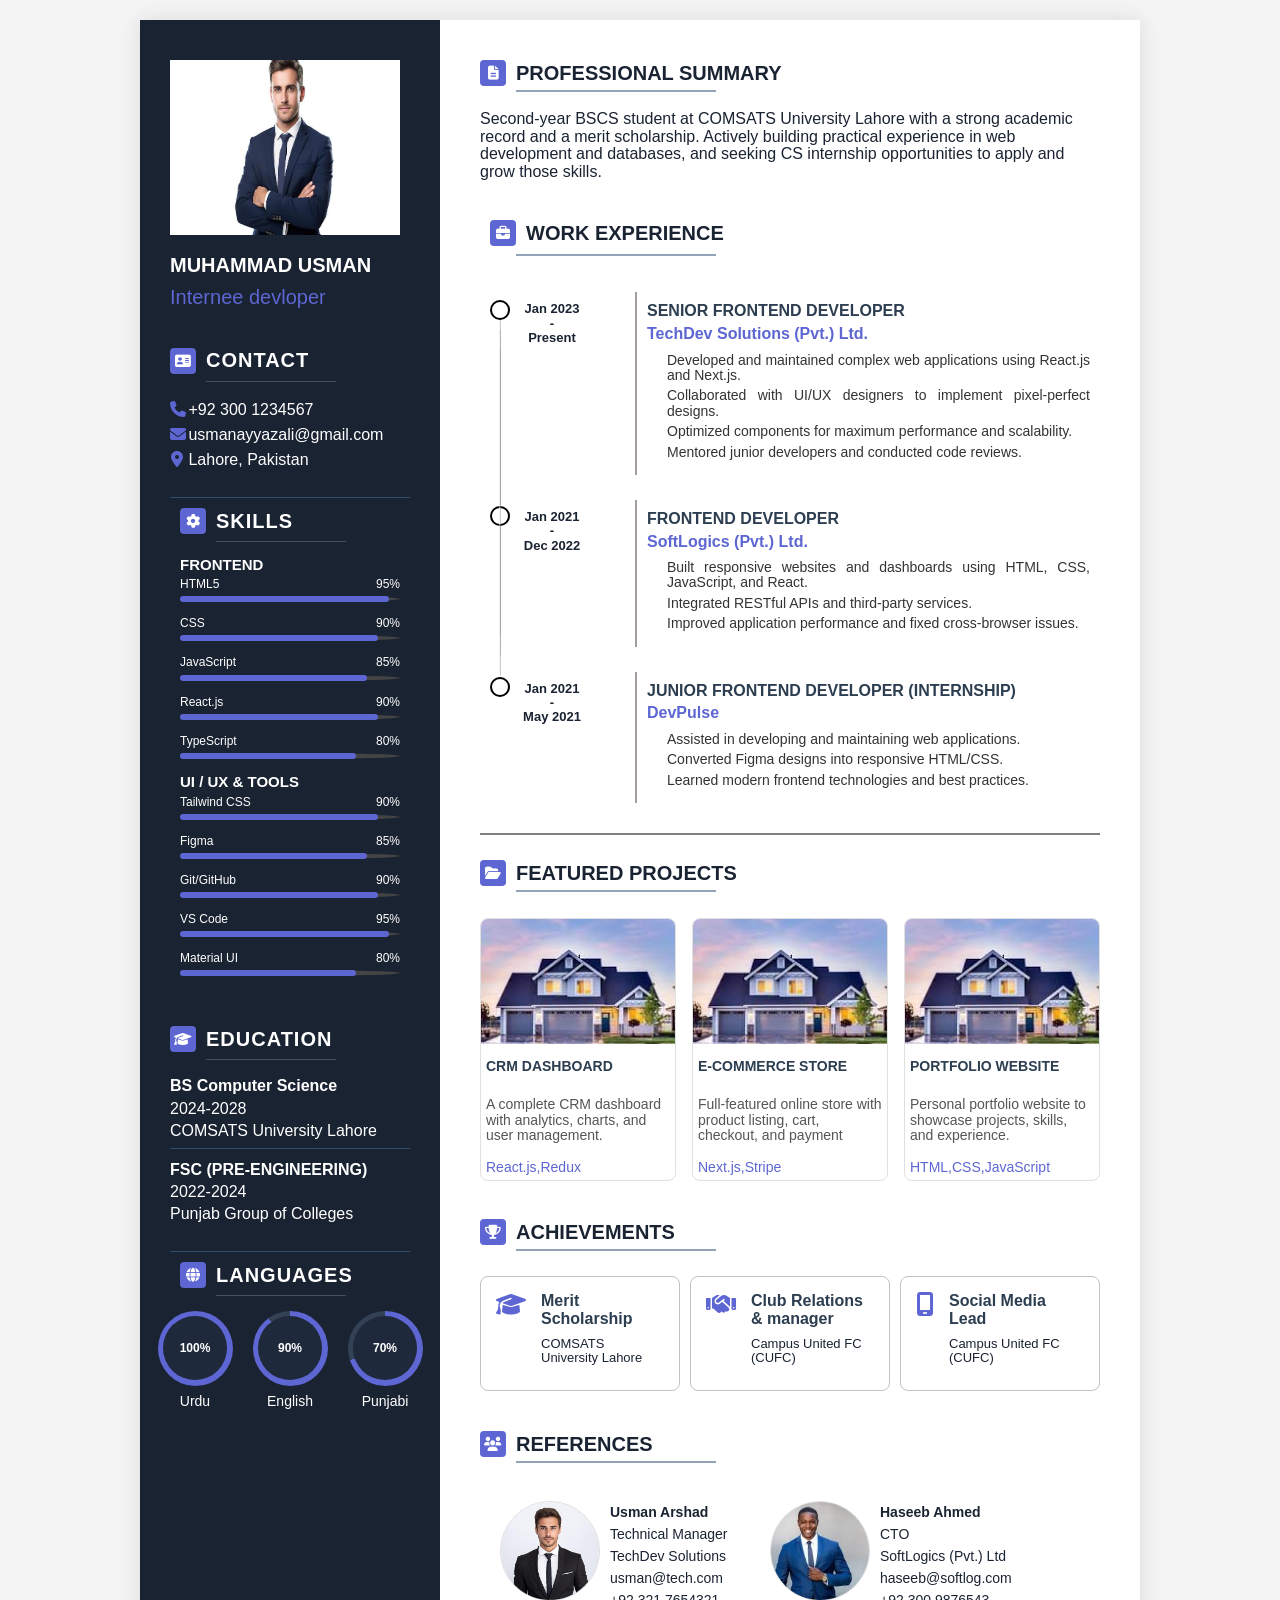
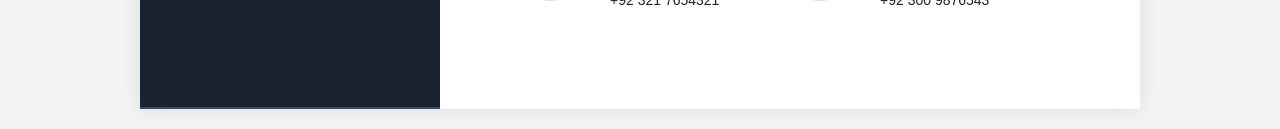
==== day 3/cv.html @ 85c76b42 "Cv temepletate" ====
<!DOCTYPE html>
<html lang="en">
<head>
    <meta charset="UTF-8">
    <meta name="viewport" content="width=device-width, initial-scale=1.0">
    <title>My Resume</title>
    <link rel="stylesheet" href="https://cdnjs.cloudflare.com/ajax/libs/font-awesome/6.5.1/css/all.min.css">
    <link rel="stylesheet" href="styles.css">
</head>
<body>

    <div class="resume-box">
        <aside class="left-sidebar">
            <div class="profile-header">
                <img src="photo.jpeg" alt="Muhammad Usman" width="230" height="175">
                <h1>Muhammad Usman</h1>
                <p>Internee devloper</p>
            </div>

            <section class="contact">
                <h2 class="icon-heading"><span class="icon-box"><i class="fa-solid fa-address-card"></i></span><span>Contact</span></h2>
                <p><i class="fa-solid fa-phone contact-icon"></i> +92 300 1234567</p>
                <p><i class="fa-solid fa-envelope contact-icon"></i> usmanayyazali@gmail.com</p>
                <p><i class="fa-solid fa-location-dot contact-icon"></i> Lahore, Pakistan</p>
                
            </section>

            <section class="skills">
                <h2 class="icon-heading"><span class="icon-box"><i class="fa-solid fa-gear"></i></span><span>SKILLS</span></h2>
                <h3> FRONTEND</h3>
                
                <div class="skill-item">
                    <div class="skill-info">
                        <span>HTML5</span>
                        <span>95%</span>
                    </div>
                    <div class="progress-bg">
                        <div class="progress-fill" style="width: 95%;">
                        </div>
                    </div>
                </div>
            
                <div class="skill-item">
                    <div class="skill-info">
                        <span>CSS</span>
                        <span>90%</span>
                    </div>
                    <div class="progress-bg"><div class="progress-fill" style="width: 90%;"></div></div>
                </div>
            
                <div class="skill-item">
                    <div class="skill-info">
                        <span>JavaScript</span>
                        <span>85%</span>
                    </div>
                    <div class="progress-bg">
                        <div class="progress-fill" style="width: 85%;">

                        </div>
                    </div>
                </div>
            
                <div class="skill-item">
                    <div class="skill-info">
                        <span>React.js</span>
                        <span>90%</span></div>
                    <div class="progress-bg"><div class="progress-fill" style="width: 90%;">

                    </div></div>
                </div>
                <div class="skill-item">
                    <div class="skill-info"><span>TypeScript</span><span>80%</span></div>
                    <div class="progress-bg"><div class="progress-fill" style="width: 80%;"></div></div>
                </div>
                <h3> UI / UX & TOOLS</h3> <div class="skill-item">
                    <div class="skill-info"><span>Tailwind CSS</span><span>90%</span></div>
                    <div class="progress-bg"><div class="progress-fill" style="width: 90%;"></div></div>
                    </div>

                <div class="skill-item">
                    <div class="skill-info"><span>Figma</span><span>85%</span></div>
                    <div class="progress-bg"><div class="progress-fill" style="width: 85%;"></div></div>
                </div>
                <div class="skill-item">
                    <div class="skill-info"><span>Git/GitHub</span><span>90%</span></div>
                    <div class="progress-bg"><div class="progress-fill" style="width: 90%;"></div></div>
                </div>
                <div class="skill-item">
                    <div class="skill-info"><span>VS Code</span><span>95%</span></div>
                    <div class="progress-bg"><div class="progress-fill" style="width: 95%;"></div></div>
                </div>
                <div class="skill-item">
                    <div class="skill-info"><span>Material UI</span><span>80%</span></div>
                    <div class="progress-bg"><div class="progress-fill" style="width: 80%;"></div></div>
                </div>
            </section>

            <section class="education">
                <h2 class="icon-heading"><span class="icon-box"><i class="fa-solid fa-graduation-cap"></i></span><span>Education</span></h2>
                <div class="edu1">
                <p><strong>BS Computer Science</strong><br>
                2024-2028<br>
                COMSATS University Lahore</p>
                </div>
                <div class="edu2">
                <p><strong>FSC (PRE-ENGINEERING)</strong><br>
                2022-2024<br>
                Punjab Group of Colleges</p>
                </div>
            </section>
            <section class="languages"> 
                <h2 class="icon-heading"><span class="icon-box"><i class="fa-solid fa-globe"></i></span><span>Languages</span></h2>
                <div class="lang-container">
                    <div class="lang-item">
                        <div class="circle" style="--percent: 100%; --color: rgb(93, 102, 210);">
                            <span>100%</span>
                        </div>
                        <p>Urdu</p>
                    </div>

                    <div class="lang-item">
                        <div class="circle" style="--percent: 90%; --color: rgb(93, 102, 210);">
                            <span>90%</span>
                        </div>
                        <p>English</p>
                    </div>

                    <div class="lang-item">
                        <div class="circle" style="--percent: 70%; --color: rgb(93, 102, 210);">
                            <span>70%</span>
                        </div>
                        <p>Punjabi</p>
                    </div>
            </div>
            </section>
        </aside>

        <main class="right-content">
    
            <section class="summary">
                <h1 class="icon-heading"><span class="icon-box"><i class="fa-solid fa-file-lines"></i></span><span>Professional Summary</span></h1>
                <p>Second-year BSCS student at COMSATS University Lahore with a strong academic record and a merit scholarship. Actively building practical experience in web development and databases, and seeking CS internship opportunities to apply and grow those skills.</p>
            </section>
            <section class="work-experience">  
                <h1 class="icon-heading"><span class="icon-box"><i class="fa-solid fa-briefcase"></i></span><span>Work Experience</span></h1>
                <hr>
                <div class="tim-circle" style="--percent: 0; --color: white ;">
                </div>
                <hr>
                <div class="tim-circle2" style="--percent: 0; --color: white ;">
                </div>  
                <hr>
                <div class="tim-circle3" style="--percent: 0; --color: white ;">
                </div>  

                <div class="job">
                    <h3>SENIOR FRONTEND DEVELOPER</h3>
                    <div class="job-date">
                        <span>Jan 2023</span>
                        <br>-<br>
                        <span>Present</span>
                    </div>
                    <p><strong>TechDev Solutions (Pvt.) Ltd.</strong></p>
                    <ul>
                        <li>Developed and maintained complex web applications using React.js and Next.js.</li>
                        <li>Collaborated with UI/UX designers to implement pixel-perfect designs.</li>
                        <li>Optimized components for maximum performance and scalability.</li>
                        <li>Mentored junior developers and conducted code reviews.</li>
                    </ul>
                </div>

                <div class="job">
                    <h3>FRONTEND DEVELOPER</h3>
                    <div class="job-date">
                        <span>Jan 2021</span>
                        <br>-<br>
                        <span>Dec 2022</span>
                    </div>
                    
                    <p><strong>SoftLogics (Pvt.) Ltd.</strong></p>
                    <ul>
                        <li>Built responsive websites and dashboards using HTML, CSS, JavaScript, and React.</li>
                        <li>Integrated RESTful APIs and third-party services.</li>
                        <li>Improved application performance and fixed cross-browser issues.</li>
                    </ul>
                </div>

                <div class="job">
                    
                    <h3>JUNIOR FRONTEND DEVELOPER (INTERNSHIP)</h3>
                    <div class="job-date">
                        <span>Jan 2021</span>
                        <br>-<br>
                        <span>May 2021</span>
                    </div>
                    <p><strong>DevPulse</strong></p>
                    <ul>
                        <li>Assisted in developing and maintaining web applications.</li>
                        <li>Converted Figma designs into responsive HTML/CSS.</li>
                        <li>Learned modern frontend technologies and best practices.</li>
                    </ul>
                </div>
            </section>

            <section class="featured-projects">
                <h1 class="icon-heading"><span class="icon-box"><i class="fa-solid fa-folder-open"></i></span><span>Featured Projects</span></h1>
                <div class="projects-container">
                    <div class="project">

                        <img src="12.jpg" alt="CRM Dashboard" width="175" height="115">
                        <h3>CRM DASHBOARD</h3>
                        <p>A complete CRM dashboard with analytics, charts, and user management.</p>
                        <br>
                        <div class="projP">
                        <p >React.js,Redux</p>
                        </div>
                    </div>
                    <div class="project">
                        <img src="12.jpg" alt="E-Commerce Store" width="175" height="115" >
                        <h3>E-COMMERCE STORE</h3>
                        <p>Full-featured online store with product listing, cart, checkout, and payment</p>
                        <br>
                        <div class="projP">
                        <p >Next.js,Stripe</p>
                        </div>
                    </div>
                    <div class="project">
                        <img src="12.jpg" alt="Portfolio website" width="175" height="115">
                        <h3>PORTFOLIO WEBSITE</h3>
                        <p>Personal portfolio website to showcase projects, skills, and experience.</p>
                        <br>
                        <div class="projP">
                        <p >HTML,CSS,JavaScript</p>
                        </div>
                    </div>
                </div>
            </section>

            <section class="AAChivements">
                <h1 class="icon-heading"><span class="icon-box"><i class="fa-solid fa-trophy"></i></span><span>Achievements</span></h1>
                <div class="AAchivements">
                    <div class="Achivements">
                        <div class="ach-content">
                            <span class="trophy"><i class="fa-solid fa-graduation-cap"></i></span>
                            <div class="ach-text">
                                <h3>Merit Scholarship</h3>
                                <p>COMSATS University Lahore</p>
                            </div>
                        </div>
                    </div>
                    <div class="Achivements">
                        <div class="ach-content">
                            <span class="trophy"><i class="fa-solid fa-handshake"></i></span>
                            <div class="ach-text">
                                <h3>Club Relations & manager </h3>
                                <p>Campus United FC (CUFC)</p>
                            </div>
                        </div>
                    </div>
                    <div class="Achivements">
                        <div class="ach-content">
                            <span class="trophy"><i class="fa-solid fa-mobile-screen"></i></span>
                            <div class="ach-text">
                                <h3>Social Media Lead</h3>
                                <p>Campus United FC (CUFC)</p>
                            </div>
                        </div>
                    </div>
                    
                    
            </section>
            <section class="references">
                <h1 class="icon-heading"><span class="icon-box"><i class="fa-solid fa-users"></i></span><span>References</span></h1>
                <div class="references-container">
                    <div class="reference">
                        <img src="p2.jpg" alt="reference" width="175" height="115">
                        <p><strong>Usman Arshad</strong>  Technical Manager<br> TechDev Solutions<br>usman@tech.com<br>+92 321 7654321</p>
                    </div>
                    <div class="reference">
                        <img src="p3.jpg" alt="reference" width="175" height="115">
                         <p><strong>Haseeb Ahmed</strong>  CTO<br> SoftLogics (Pvt.) Ltd<br>haseeb@softlog.com<br>+92 300 9876543</p>
                        </div>
                   
                </div>
            </section>

        </main>
    
    </div>

</body>
</html>
---- day 3/styles.css ----
* {
    margin: 0;
    padding: 0;
    box-sizing: border-box;
}

body {
    font-family: Arial, sans-serif;
}

.resume-box {
    display: flex;         
    max-width: 1000px;
    margin: 20px auto;     
    background-color: #ffffff;
    box-shadow: 0 0 20px rgba(0,0,0,0.1);
}
.left-sidebar {
    width: 300px; 
    background-color: #1a2332; 
    color: white;
    padding: 40px 30px;
    min-height: 100vh; 
}
.left-sidebar p,
.left-sidebar h2,
.left-sidebar ul {
    margin: 0;
    padding: 0;
}
.left-sidebar section {
    margin-bottom: 25px;
}
.left-sidebar h2{
    margin-bottom: 15px;
    padding-bottom:8px;
    letter-spacing:1px;
    font-size:20px;
}
h2 {
    font-size: 16px;
    text-transform: uppercase;
    margin-bottom: 10px;
    padding-bottom: 5px;
    letter-spacing: 1px;
}

.left-sidebar ul {
    list-style: none; 
    margin-top: 10px;
}

.left-sidebar li {
    margin-bottom: 8px;
}

section {
    margin-bottom: 30px;
}
.left-sidebar h1{
    border-bottom: #1a2332;

}

.profile-header {
    text-align: left;
    margin-bottom: 40px;
}

.profile-header h1 {
    color:white;
    font-size: px;
    margin-top: 15px;
    margin-bottom: 5px;
}

.profile-header p {
    font-size: 14px;
    color:rgb(93, 102, 210); 
}
.contact, .education{
    line-height:25px;
}
.left-sidebar .education p{
    margin-bottom: 5px;
    line-height: 1.4;
}
.skills {
     color: white; 
     padding: 10px; 
     border-top:2px solid #ffffff;
    }
.skill-item { 
    margin-bottom: 15px; 
}

.skill-info {
    display: flex;
    justify-content: space-between;
    font-style: normal;
    font-size: 12px;
    margin-bottom: 5px;
}
.languages{
    color: white; 
    padding: 10px; 
    border-top:2px solid #ffffff;
}

.progress-bg {
    background-color: #444; 
    height: 6px;
    border-radius: 50%;
    width: 100%;
}

.progress-fill {
    background-color:rgb(93, 102, 210); 
    height: 100%;
    border-radius: 3px;
    
}
.right-content {
    flex: 1; 
    padding: 40px;
    background-color: #ffffff;
}

h1 {
    font-size: 20px;
    color: #1a2332;
   
    padding-bottom: 5px;
    margin-bottom: 15px;
    text-transform: uppercase;
}

h3 {
    font-size: 16px;
    color: #2c3e50;
    margin-bottom: 5px;
}

.right-content h1, h2{
    margin-bottom:18px;
}

section {
    margin-bottom: 30px;
}
.work-experience{
    padding:-5px;
}
.job, .project {
    margin-bottom: 25px;
    margin-left:20%;
   
}

ul {
    margin-top: 10px;
    padding-left: 20px;
}

li {
    margin-bottom: 5px;
    font-size: 14px;
}

.achievements p, .references p {
    margin-bottom: 8px;
    font-size: 14px;
}
p{
    color: rgb(93, 102, 210);
}

.featured-projects{
    border-top: 2px solid grey;
    margin-top: 30px;
    padding-top: 25px;

}
.work-experience {
    margin-bottom:15px;
}

.projects-container{
    display: flex;
    gap:20 px;
}

/* ===== Project cards: image now flush with card edges ===== */
.project{
    margin:8px;
    padding:0;
    border:2px solid rgb(200, 191, 191);
    width:33%;
    border-radius:6px;
    overflow:hidden;
}
.project img{
    width:100%;
    height:140px;
    object-fit:cover;
    display:block;
    margin:0;
}
.project h3{
    padding:10px 12px 0 12px;
}
.project p{
    padding:0 12px;
}
.project .projP{
    padding:0 12px 12px 12px;
}
.project .projP p{
    padding:0;
}
.project br{
    display:none;
}

.achievements-container{
    display: flex;
    gap:20 px;
}

.achievement{
    margin: 8px;
    padding:5px;
    border:2px solid rgb(200, 191, 191);
    width:33%;
    border-radius:6px;
}

.references-container{
    display: flex;
    gap:40 px;
    
}

.reference{
    display: flex;
    flex-direction: row;
    align-items: left;
    text-align: left;
    max-width: 250px;
    margin:10px;
    padding:10px;
    gap:10px;
    line-height: 22px;
    
}

.reference img{
    width:100px;
    height:100px;
    border-radius: 50%;
    object-fit: cover;
    margin-bottom:15px;
    border:1px solid#ddd;
}
.lang-container {
    display: flex;
    gap: 20px;
    justify-content: center;
}

.lang-item { text-align: center; }

.circle {
    width: 75px;
    height: 75px;
    border-radius: 50%;
    display: flex;
    align-items: center;
    justify-content: center;
    position: relative;
    background: conic-gradient(var(--color) var(--percent), #334155 0);
}

.circle::before {
    content: "";
    position: absolute;
    width: 85%; 
    height: 85%;
    background: #1e293b; 
    border-radius: 50%;
}

.circle span {
    position: relative;
    font-size: 12px;
    font-weight: bold;
    color: white;
}

.lang-item p {
    margin-top: 8px;
    color: white;
    font-size: 14px;
}

.tim-circle {
    width: 20px;
    height: 20px;
    border-radius: 50%;
    border:2px solid black;
    display: flex;
    align-items: center;
    justify-content: center;
    position: relative;
    background: conic-gradient(var(--color) var(--percent), #ffffff 0);
    transform: translate(10px,68px);
}
.tim-circle2 {
    width: 20px;
    height: 20px;
    border-radius: 50%;
    border:2px solid black;
    display: flex;
    align-items: center;
    justify-content: center;
    position: relative;
    background: conic-gradient(var(--color) var(--percent), #ffffff 0);
    transform: translate(10px,254px);
}
.tim-circle3 {
    width: 20px;
    height: 20px;
    border-radius: 50%;
    border:2px solid black;
    display: flex;
    align-items: center;
    justify-content: center;
    position: relative;
    background: conic-gradient(var(--color) var(--percent), #ffffff 0);
    transform: translate(10px,405px);
}
.job-date {
    position: absolute;
    left: -140px;
    top: 10px;
    font-size: 13px;
    font-weight: bold;
    color: #1a2332;
    text-align: right;
    width: 110px;
}

.job{
    margin-left: 25%;
    border-left: 2px solid rgb(164, 157, 157);
    padding: 10px;
    text-align: justify;
    position: relative;
    margin-top: 0px;
}

.work-experience hr {
    transform: translate(-335px ,210px) rotate(90deg) scale(.5,.5);
    width: 650px;
    color: black;
    height: 0px;
    margin: 30px;
    position: absolute;  
    
}

.left-sidebar p{
    color:white;
}
.right-content p {
    color: #1a2332;
}
.job strong{
    color:rgb(93, 102, 210);
}

u{
    text-decoration-color: grey;
    text-underline-offset: 9px;
}

.profile-header p{
    color:rgb(93, 102, 210);
}
.edu1{
    border-bottom:2px solid #334e68;
    margin-bottom: 10px;
}
.left-sidebar{
    border-bottom:2px solid #334e68 ;
}
.work-experience h1{
    padding: 10px;
}
.work-experience h1 {
    margin-bottom: -24px; 
}
.skills, .languages {
    border-top: 1px solid #334e68; 
}

.edu1 {
    border-bottom: 1px solid #334e68; }

body{
    font-family: 'Poppins',sans-serif;
    line-height: 1.1;
    color:#333;
    background-color: #f4f4f4;
}
.projP p{
    color:rgb(93, 102, 210);
}
.job-date{
    text-align: center;
}
.AAChivements h1 {
    margin-bottom: 25px;
}
.Achivements:hover {
    box-shadow: 0 6px 12px rgba(0, 0, 0, 0.1);
}
.AAchivements {
    display: flex;
    gap: 10px;
    flex-wrap: wrap;
}

.Achivements {
    flex: 1;
    width: 190px;
    height: 115px;
    padding: 10px;
    border: 1px solid #e0e0e0;
    border-radius: 8px;
    background-color: #ffffff;
    
}
.ach-content {
    display: flex-start;
    align-items: center; 
    gap: 10px;           
}

.trophy {
    position: static;
    font-size: 24px;
    flex-shrink: 0;     
}

.Achivements {
    padding: 15px;
    border: 1px solid rgb(200, 191, 191);
    border-radius: 8px;
    background-color: #ffffff;
    margin-bottom: 10px;
}


.ach-text h3 {
    margin: 0;
    font-size: 16px;
}

.ach-text p {
    margin: 0;
    font-size: 13px;
}
.right-content h1{
    color: #1a2332;
}
.left-sidebar h3{
   
    font-size:15px;
    color:white;
}
/* Update this to ensure the flexbox works as intended */
.ach-content {
    display: flex;         /* Enables flexbox */
    align-items: flex-start; /* Aligns items to the top */
    gap: 15px;             /* Adds space between icon and text */
}

/* Ensure the trophy icon doesn't shrink */
.trophy {
    font-size: 24px;
    flex-shrink: 0; 
}
/* Optional: Ensure the text block fills the remaining space */
.ach-text {
    flex: 1;
}
.AAChivements h1 {
    margin-bottom: 25px;
}
.ach-text h3 {
    margin: 0 0 10px 0;   
    font-size: 16px;
}
.profile-header p{
   
    font-size:20px;
   
}
.project .projP{
    padding:0 12px 12px 12px;
    margin-top:10px;
}
ul {
    margin-top: 10px;
    padding-left: 20px;
    list-style: none;
}
.projects-container{
    display: flex;
    gap:16px;
}
.project{
    flex:1;
    margin:8px 0;
    padding:0;
    border:2px solid rgb(200, 191, 191);
    border-radius:6px;
    overflow:hidden;
    text-align:start;
}
.project h3{
    padding:10px 12px 0 12px;
    min-height:2.6em;
    line-height:1.3;
}
.project{
    flex:1;
    margin:8px 0;
    padding:0px;
    border:1px solid #e0e0e0;
    border-radius:8px;
    background-color:#ffffff;
}
.project img{
    width:100%;
    height:125px;
    object-fit:cover;
    display:block;
    margin-bottom:8px;
}
.project h3{ padding: 5px;; margin-bottom:4px; font-size:14px; line-height:1.3; }
.project p{ padding: 5px;; font-size:14px; color:#555; }
.project .projP{ padding: 5px;; margin-top:6px; }
.project .projP p{ padding:5; color:rgb(93, 102, 210); font-size:14px; }

/* ================================
   ICON HEADINGS (added: icon box + short floating underline,
   replaces flat border-bottom / <u> underline look)
================================ */
.icon-box {
  display: inline-flex;
  align-items: center;
  justify-content: center;
  width: 26px;
  height: 26px;
  min-width: 26px;
  flex-shrink: 0;
  border-radius: 4px;
  background-color: rgb(93, 102, 210);
  font-size: 14px;
  color: #ffffff;
}

/* small inline icons used in the contact list */
.contact-icon {
  width: 14px;
  text-align: center;
  color: rgb(93, 102, 210);
}

/* trophy-slot icons on achievement cards */
.trophy i {
  color: rgb(93, 102, 210);
}

.icon-heading {
  display: flex;
  align-items: center;
  gap: 10px;
  position: relative;
  padding-bottom: 6px;
}

.icon-heading::after {
  content: "";
  position: absolute;
  left: 36px;      /* 26px icon width + 10px gap */
  bottom: 0;
  height: 1px;
}

/* sidebar headings: light line on dark background */
.left-sidebar .icon-heading::after {
  width: 130px;
  background-color: rgba(255, 255, 255, 0.2);
}

/* main content headings: grey line on white background */
.right-content .icon-heading::after {
  width: 200px;
  height: 2px;
  background-color: #94a3b8;
}
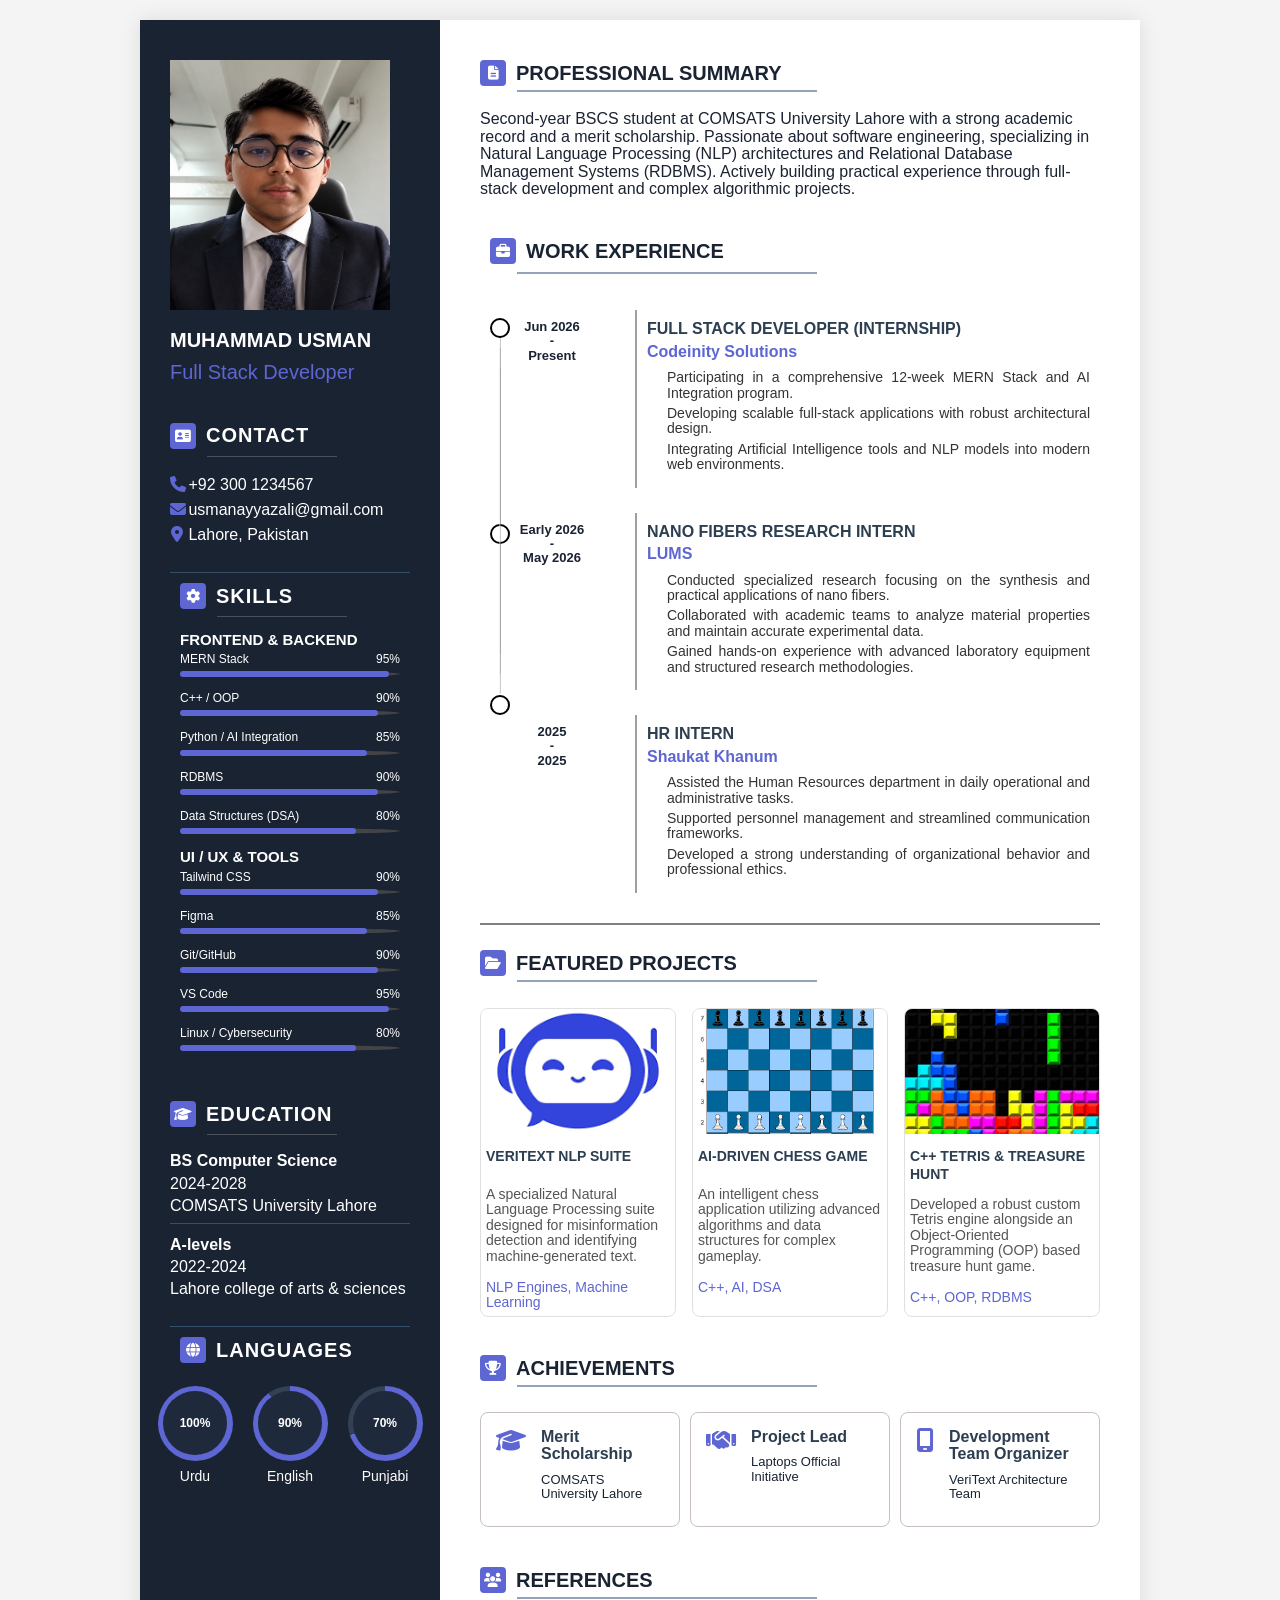
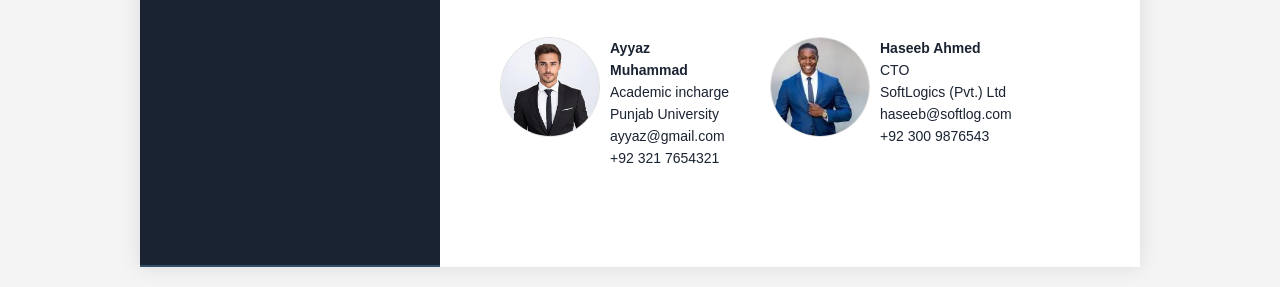
==== commit 9780d079: "cv" ====
--- a/day 3/cv.html
+++ b/day 3/cv.html
@@ -12,9 +12,9 @@
     <div class="resume-box">
         <aside class="left-sidebar">
             <div class="profile-header">
-                <img src="photo.jpeg" alt="Muhammad Usman" width="230" height="175">
+                <img src="p.png" alt="Muhammad Usman" width="220" height="250">
                 <h1>Muhammad Usman</h1>
-                <p>Internee devloper</p>
+                <p>Full Stack Developer</p>
             </div>
 
             <section class="contact">
@@ -27,11 +27,11 @@
 
             <section class="skills">
                 <h2 class="icon-heading"><span class="icon-box"><i class="fa-solid fa-gear"></i></span><span>SKILLS</span></h2>
-                <h3> FRONTEND</h3>
+                <h3>FRONTEND & BACKEND</h3>
                 
                 <div class="skill-item">
                     <div class="skill-info">
-                        <span>HTML5</span>
+                        <span>MERN Stack</span>
                         <span>95%</span>
                     </div>
                     <div class="progress-bg">
@@ -42,7 +42,7 @@
             
                 <div class="skill-item">
                     <div class="skill-info">
-                        <span>CSS</span>
+                        <span>C++ / OOP</span>
                         <span>90%</span>
                     </div>
                     <div class="progress-bg"><div class="progress-fill" style="width: 90%;"></div></div>
@@ -50,7 +50,7 @@
             
                 <div class="skill-item">
                     <div class="skill-info">
-                        <span>JavaScript</span>
+                        <span>Python / AI Integration</span>
                         <span>85%</span>
                     </div>
                     <div class="progress-bg">
@@ -62,14 +62,14 @@
             
                 <div class="skill-item">
                     <div class="skill-info">
-                        <span>React.js</span>
+                        <span>RDBMS</span>
                         <span>90%</span></div>
                     <div class="progress-bg"><div class="progress-fill" style="width: 90%;">
 
                     </div></div>
                 </div>
                 <div class="skill-item">
-                    <div class="skill-info"><span>TypeScript</span><span>80%</span></div>
+                    <div class="skill-info"><span>Data Structures (DSA)</span><span>80%</span></div>
                     <div class="progress-bg"><div class="progress-fill" style="width: 80%;"></div></div>
                 </div>
                 <h3> UI / UX & TOOLS</h3> <div class="skill-item">
@@ -90,7 +90,7 @@
                     <div class="progress-bg"><div class="progress-fill" style="width: 95%;"></div></div>
                 </div>
                 <div class="skill-item">
-                    <div class="skill-info"><span>Material UI</span><span>80%</span></div>
+                    <div class="skill-info"><span>Linux / Cybersecurity</span><span>80%</span></div>
                     <div class="progress-bg"><div class="progress-fill" style="width: 80%;"></div></div>
                 </div>
             </section>
@@ -103,9 +103,9 @@
                 COMSATS University Lahore</p>
                 </div>
                 <div class="edu2">
-                <p><strong>FSC (PRE-ENGINEERING)</strong><br>
+                <p><strong>A-levels</strong><br>
                 2022-2024<br>
-                Punjab Group of Colleges</p>
+                Lahore college of arts & sciences</p>
                 </div>
             </section>
             <section class="languages"> 
@@ -139,10 +139,10 @@
     
             <section class="summary">
                 <h1 class="icon-heading"><span class="icon-box"><i class="fa-solid fa-file-lines"></i></span><span>Professional Summary</span></h1>
-                <p>Second-year BSCS student at COMSATS University Lahore with a strong academic record and a merit scholarship. Actively building practical experience in web development and databases, and seeking CS internship opportunities to apply and grow those skills.</p>
+                <p>Second-year BSCS student at COMSATS University Lahore with a strong academic record and a merit scholarship. Passionate about software engineering, specializing in Natural Language Processing (NLP) architectures and Relational Database Management Systems (RDBMS). Actively building practical experience through full-stack development and complex algorithmic projects.</p>
             </section>
             <section class="work-experience">  
-                <h1 class="icon-heading"><span class="icon-box"><i class="fa-solid fa-briefcase"></i></span><span>Work Experience</span></h1>
+                <h1 class="icon-heading"><span class="icon-box"><i class="fa-solid fa-briefcase"></i></span><span> Work Experience</span></h1>
                 <hr>
                 <div class="tim-circle" style="--percent: 0; --color: white ;">
                 </div>
@@ -154,50 +154,49 @@
                 </div>  
 
                 <div class="job">
-                    <h3>SENIOR FRONTEND DEVELOPER</h3>
+                    <h3>FULL STACK DEVELOPER (INTERNSHIP)</h3>
                     <div class="job-date">
-                        <span>Jan 2023</span>
+                        <span>Jun 2026</span>
                         <br>-<br>
                         <span>Present</span>
                     </div>
-                    <p><strong>TechDev Solutions (Pvt.) Ltd.</strong></p>
+                    <p><strong>Codeinity Solutions</strong></p>
                     <ul>
-                        <li>Developed and maintained complex web applications using React.js and Next.js.</li>
-                        <li>Collaborated with UI/UX designers to implement pixel-perfect designs.</li>
-                        <li>Optimized components for maximum performance and scalability.</li>
-                        <li>Mentored junior developers and conducted code reviews.</li>
+                        <li>Participating in a comprehensive 12-week MERN Stack and AI Integration program.</li>
+                        <li>Developing scalable full-stack applications with robust architectural design.</li>
+                        <li>Integrating Artificial Intelligence tools and NLP models into modern web environments.</li>
                     </ul>
                 </div>
 
                 <div class="job">
-                    <h3>FRONTEND DEVELOPER</h3>
+                    <h3>NANO FIBERS RESEARCH INTERN</h3>
                     <div class="job-date">
-                        <span>Jan 2021</span>
+                        <span>Early 2026</span>
                         <br>-<br>
-                        <span>Dec 2022</span>
+                        <span>May 2026</span>
                     </div>
                     
-                    <p><strong>SoftLogics (Pvt.) Ltd.</strong></p>
+                    <p><strong>LUMS</strong></p>
                     <ul>
-                        <li>Built responsive websites and dashboards using HTML, CSS, JavaScript, and React.</li>
-                        <li>Integrated RESTful APIs and third-party services.</li>
-                        <li>Improved application performance and fixed cross-browser issues.</li>
+                        <li>Conducted specialized research focusing on the synthesis and practical applications of nano fibers.</li>
+                        <li>Collaborated with academic teams to analyze material properties and maintain accurate experimental data.</li>
+                        <li>Gained hands-on experience with advanced laboratory equipment and structured research methodologies.</li>
                     </ul>
                 </div>
 
                 <div class="job">
                     
-                    <h3>JUNIOR FRONTEND DEVELOPER (INTERNSHIP)</h3>
+                    <h3>HR INTERN</h3>
                     <div class="job-date">
-                        <span>Jan 2021</span>
+                        <span>2025</span>
                         <br>-<br>
-                        <span>May 2021</span>
-                    </div>
-                    <p><strong>DevPulse</strong></p>
+                        <span>2025</span>
+                    </div>
+                    <p><strong>Shaukat Khanum</strong></p>
                     <ul>
-                        <li>Assisted in developing and maintaining web applications.</li>
-                        <li>Converted Figma designs into responsive HTML/CSS.</li>
-                        <li>Learned modern frontend technologies and best practices.</li>
+                        <li>Assisted the Human Resources department in daily operational and administrative tasks.</li>
+                        <li>Supported personnel management and streamlined communication frameworks.</li>
+                        <li>Developed a strong understanding of organizational behavior and professional ethics.</li>
                     </ul>
                 </div>
             </section>
@@ -207,30 +206,30 @@
                 <div class="projects-container">
                     <div class="project">
 
-                        <img src="12.jpg" alt="CRM Dashboard" width="175" height="115">
-                        <h3>CRM DASHBOARD</h3>
-                        <p>A complete CRM dashboard with analytics, charts, and user management.</p>
+                        <img src="c.png" alt="VeriText NLP Suite" width="175" height="115">
+                        <h3>VERITEXT NLP SUITE</h3>
+                        <p>A specialized Natural Language Processing suite designed for misinformation detection and identifying machine-generated text.</p>
                         <br>
                         <div class="projP">
-                        <p >React.js,Redux</p>
+                        <p>NLP Engines, Machine Learning</p>
                         </div>
                     </div>
                     <div class="project">
-                        <img src="12.jpg" alt="E-Commerce Store" width="175" height="115" >
-                        <h3>E-COMMERCE STORE</h3>
-                        <p>Full-featured online store with product listing, cart, checkout, and payment</p>
+                        <img src="ch.png" alt="AI Chess Game" width="175" height="115" >
+                        <h3>AI-DRIVEN CHESS GAME</h3>
+                        <p>An intelligent chess application utilizing advanced algorithms and data structures for complex gameplay.</p>
                         <br>
                         <div class="projP">
-                        <p >Next.js,Stripe</p>
+                        <p>C++, AI, DSA</p>
                         </div>
                     </div>
                     <div class="project">
-                        <img src="12.jpg" alt="Portfolio website" width="175" height="115">
-                        <h3>PORTFOLIO WEBSITE</h3>
-                        <p>Personal portfolio website to showcase projects, skills, and experience.</p>
+                        <img src="t.jpg" alt="C++ Game Engines" width="175" height="115">
+                        <h3>C++ TETRIS & TREASURE HUNT</h3>
+                        <p>Developed a robust custom Tetris engine alongside an Object-Oriented Programming (OOP) based treasure hunt game.</p>
                         <br>
                         <div class="projP">
-                        <p >HTML,CSS,JavaScript</p>
+                        <p>C++, OOP, RDBMS</p>
                         </div>
                     </div>
                 </div>
@@ -252,8 +251,8 @@
                         <div class="ach-content">
                             <span class="trophy"><i class="fa-solid fa-handshake"></i></span>
                             <div class="ach-text">
-                                <h3>Club Relations & manager </h3>
-                                <p>Campus United FC (CUFC)</p>
+                                <h3>Project Lead</h3>
+                                <p>Laptops Official Initiative</p>
                             </div>
                         </div>
                     </div>
@@ -261,27 +260,39 @@
                         <div class="ach-content">
                             <span class="trophy"><i class="fa-solid fa-mobile-screen"></i></span>
                             <div class="ach-text">
-                                <h3>Social Media Lead</h3>
-                                <p>Campus United FC (CUFC)</p>
+                                <h3>Development Team Organizer</h3>
+                                <p>VeriText Architecture Team</p>
                             </div>
                         </div>
                     </div>
-                    
-                    
+                </div>
             </section>
             <section class="references">
+
                 <h1 class="icon-heading"><span class="icon-box"><i class="fa-solid fa-users"></i></span><span>References</span></h1>
+
                 <div class="references-container">
+
                     <div class="reference">
+
                         <img src="p2.jpg" alt="reference" width="175" height="115">
-                        <p><strong>Usman Arshad</strong>  Technical Manager<br> TechDev Solutions<br>usman@tech.com<br>+92 321 7654321</p>
-                    </div>
+
+                        <p><strong>Ayyaz Muhammad</strong>  Academic incharge<br> Punjab University<br>ayyaz@gmail.com<br>+92 321 7654321</p>
+
+                    </div>
+
                     <div class="reference">
+
                         <img src="p3.jpg" alt="reference" width="175" height="115">
+
                          <p><strong>Haseeb Ahmed</strong>  CTO<br> SoftLogics (Pvt.) Ltd<br>haseeb@softlog.com<br>+92 300 9876543</p>
-                        </div>
+
+                        </div>
+
                    
-                </div>
+
+                </div>
+
             </section>
 
         </main>
--- a/day 3/styles.css
+++ b/day 3/styles.css
@@ -2,6 +2,12 @@
     margin: 0;
     padding: 0;
     box-sizing: border-box;
+}
+
+html, body {
+    overflow-x: hidden; /* Prevents horizontal scroll */
+    width: 100%;
+    margin: 0;
 }
 
 body {
@@ -20,7 +26,6 @@
     background-color: #1a2332; 
     color: white;
     padding: 40px 30px;
-    min-height: 100vh; 
 }
 .left-sidebar p,
 .left-sidebar h2,
@@ -38,7 +43,7 @@
     font-size:20px;
 }
 h2 {
-    font-size: 16px;
+    font-size: 18px;
     text-transform: uppercase;
     margin-bottom: 10px;
     padding-bottom: 5px;
@@ -190,7 +195,7 @@
     gap:20 px;
 }
 
-/* ===== Project cards: image now flush with card edges ===== */
+
 .project{
     margin:8px;
     padding:0;
@@ -381,7 +386,7 @@
 
 u{
     text-decoration-color: grey;
-    text-underline-offset: 9px;
+    text-underline-offset: 10px;
 }
 
 .profile-header p{
@@ -479,19 +484,19 @@
     font-size:15px;
     color:white;
 }
-/* Update this to ensure the flexbox works as intended */
+
 .ach-content {
-    display: flex;         /* Enables flexbox */
-    align-items: flex-start; /* Aligns items to the top */
-    gap: 15px;             /* Adds space between icon and text */
-}
-
-/* Ensure the trophy icon doesn't shrink */
+    display: flex;         
+    align-items: flex-start; 
+    gap: 15px;          
+}
+
+
 .trophy {
     font-size: 24px;
     flex-shrink: 0; 
 }
-/* Optional: Ensure the text block fills the remaining space */
+
 .ach-text {
     flex: 1;
 }
@@ -554,10 +559,7 @@
 .project .projP{ padding: 5px;; margin-top:6px; }
 .project .projP p{ padding:5; color:rgb(93, 102, 210); font-size:14px; }
 
-/* ================================
-   ICON HEADINGS (added: icon box + short floating underline,
-   replaces flat border-bottom / <u> underline look)
-================================ */
+
 .icon-box {
   display: inline-flex;
   align-items: center;
@@ -572,14 +574,13 @@
   color: #ffffff;
 }
 
-/* small inline icons used in the contact list */
+
 .contact-icon {
   width: 14px;
   text-align: center;
   color: rgb(93, 102, 210);
 }
 
-/* trophy-slot icons on achievement cards */
 .trophy i {
   color: rgb(93, 102, 210);
 }
@@ -595,20 +596,22 @@
 .icon-heading::after {
   content: "";
   position: absolute;
-  left: 36px;      /* 26px icon width + 10px gap */
+  left: 37px;      
   bottom: 0;
   height: 1px;
 }
 
-/* sidebar headings: light line on dark background */
 .left-sidebar .icon-heading::after {
   width: 130px;
   background-color: rgba(255, 255, 255, 0.2);
 }
 
-/* main content headings: grey line on white background */
+
 .right-content .icon-heading::after {
-  width: 200px;
+  width: 300px;
   height: 2px;
   background-color: #94a3b8;
-}+}
+.languages .icon-heading::after {
+    display: none;
+  }
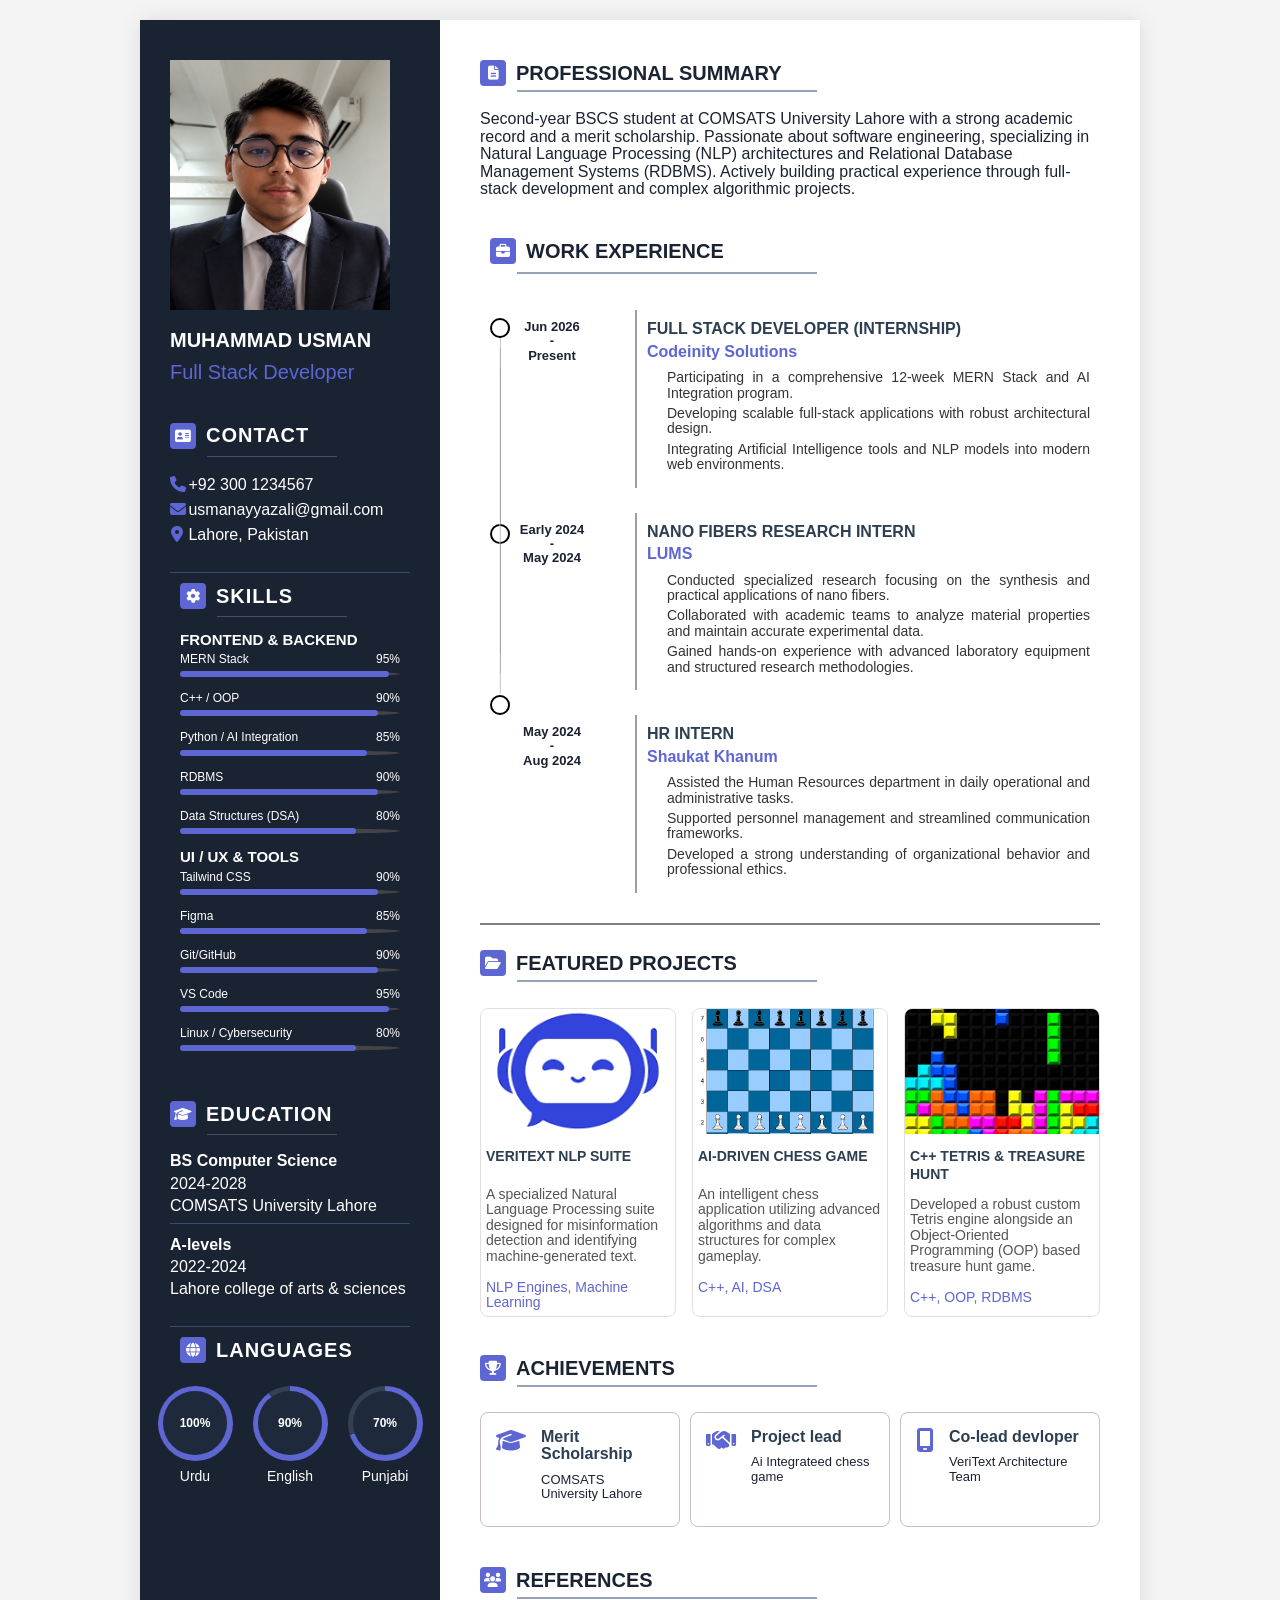
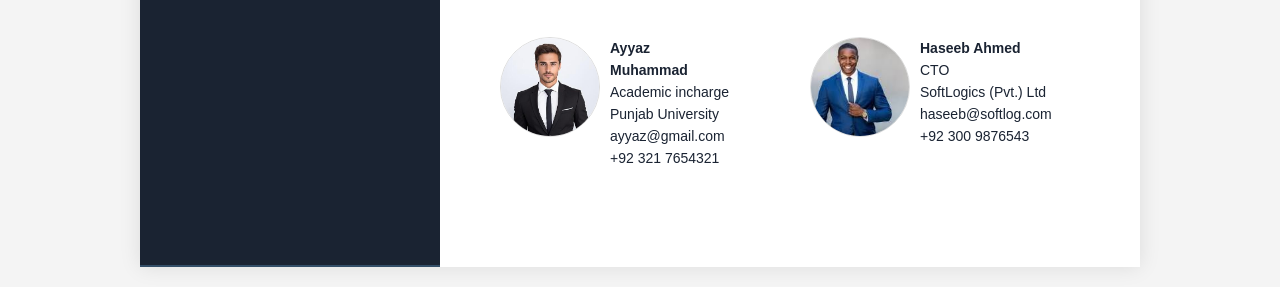
==== commit ce585a1f: "cv" ====
--- a/day 3/cv.html
+++ b/day 3/cv.html
@@ -1,5 +1,6 @@
 <!DOCTYPE html>
 <html lang="en">
+
 <head>
     <meta charset="UTF-8">
     <meta name="viewport" content="width=device-width, initial-scale=1.0">
@@ -7,6 +8,7 @@
     <link rel="stylesheet" href="https://cdnjs.cloudflare.com/ajax/libs/font-awesome/6.5.1/css/all.min.css">
     <link rel="stylesheet" href="styles.css">
 </head>
+
 <body>
 
     <div class="resume-box">
@@ -18,17 +20,19 @@
             </div>
 
             <section class="contact">
-                <h2 class="icon-heading"><span class="icon-box"><i class="fa-solid fa-address-card"></i></span><span>Contact</span></h2>
+                <h2 class="icon-heading"><span class="icon-box"><i
+                            class="fa-solid fa-address-card"></i></span><span>Contact</span></h2>
                 <p><i class="fa-solid fa-phone contact-icon"></i> +92 300 1234567</p>
                 <p><i class="fa-solid fa-envelope contact-icon"></i> usmanayyazali@gmail.com</p>
                 <p><i class="fa-solid fa-location-dot contact-icon"></i> Lahore, Pakistan</p>
-                
+
             </section>
 
             <section class="skills">
-                <h2 class="icon-heading"><span class="icon-box"><i class="fa-solid fa-gear"></i></span><span>SKILLS</span></h2>
+                <h2 class="icon-heading"><span class="icon-box"><i
+                            class="fa-solid fa-gear"></i></span><span>SKILLS</span></h2>
                 <h3>FRONTEND & BACKEND</h3>
-                
+
                 <div class="skill-item">
                     <div class="skill-info">
                         <span>MERN Stack</span>
@@ -39,15 +43,17 @@
                         </div>
                     </div>
                 </div>
-            
+
                 <div class="skill-item">
                     <div class="skill-info">
                         <span>C++ / OOP</span>
                         <span>90%</span>
                     </div>
-                    <div class="progress-bg"><div class="progress-fill" style="width: 90%;"></div></div>
-                </div>
-            
+                    <div class="progress-bg">
+                        <div class="progress-fill" style="width: 90%;"></div>
+                    </div>
+                </div>
+
                 <div class="skill-item">
                     <div class="skill-info">
                         <span>Python / AI Integration</span>
@@ -59,57 +65,75 @@
                         </div>
                     </div>
                 </div>
-            
+
                 <div class="skill-item">
                     <div class="skill-info">
                         <span>RDBMS</span>
-                        <span>90%</span></div>
-                    <div class="progress-bg"><div class="progress-fill" style="width: 90%;">
-
-                    </div></div>
+                        <span>90%</span>
+                    </div>
+                    <div class="progress-bg">
+                        <div class="progress-fill" style="width: 90%;">
+
+                        </div>
+                    </div>
                 </div>
                 <div class="skill-item">
                     <div class="skill-info"><span>Data Structures (DSA)</span><span>80%</span></div>
-                    <div class="progress-bg"><div class="progress-fill" style="width: 80%;"></div></div>
-                </div>
-                <h3> UI / UX & TOOLS</h3> <div class="skill-item">
+                    <div class="progress-bg">
+                        <div class="progress-fill" style="width: 80%;"></div>
+                    </div>
+                </div>
+                <h3> UI / UX & TOOLS</h3>
+                <div class="skill-item">
                     <div class="skill-info"><span>Tailwind CSS</span><span>90%</span></div>
-                    <div class="progress-bg"><div class="progress-fill" style="width: 90%;"></div></div>
-                    </div>
+                    <div class="progress-bg">
+                        <div class="progress-fill" style="width: 90%;"></div>
+                    </div>
+                </div>
 
                 <div class="skill-item">
                     <div class="skill-info"><span>Figma</span><span>85%</span></div>
-                    <div class="progress-bg"><div class="progress-fill" style="width: 85%;"></div></div>
+                    <div class="progress-bg">
+                        <div class="progress-fill" style="width: 85%;"></div>
+                    </div>
                 </div>
                 <div class="skill-item">
                     <div class="skill-info"><span>Git/GitHub</span><span>90%</span></div>
-                    <div class="progress-bg"><div class="progress-fill" style="width: 90%;"></div></div>
+                    <div class="progress-bg">
+                        <div class="progress-fill" style="width: 90%;"></div>
+                    </div>
                 </div>
                 <div class="skill-item">
                     <div class="skill-info"><span>VS Code</span><span>95%</span></div>
-                    <div class="progress-bg"><div class="progress-fill" style="width: 95%;"></div></div>
+                    <div class="progress-bg">
+                        <div class="progress-fill" style="width: 95%;"></div>
+                    </div>
                 </div>
                 <div class="skill-item">
                     <div class="skill-info"><span>Linux / Cybersecurity</span><span>80%</span></div>
-                    <div class="progress-bg"><div class="progress-fill" style="width: 80%;"></div></div>
+                    <div class="progress-bg">
+                        <div class="progress-fill" style="width: 80%;"></div>
+                    </div>
                 </div>
             </section>
 
             <section class="education">
-                <h2 class="icon-heading"><span class="icon-box"><i class="fa-solid fa-graduation-cap"></i></span><span>Education</span></h2>
+                <h2 class="icon-heading"><span class="icon-box"><i
+                            class="fa-solid fa-graduation-cap"></i></span><span>Education</span></h2>
                 <div class="edu1">
-                <p><strong>BS Computer Science</strong><br>
-                2024-2028<br>
-                COMSATS University Lahore</p>
+                    <p><strong>BS Computer Science</strong><br>
+                        2024-2028<br>
+                        COMSATS University Lahore</p>
                 </div>
                 <div class="edu2">
-                <p><strong>A-levels</strong><br>
-                2022-2024<br>
-                Lahore college of arts & sciences</p>
-                </div>
-            </section>
-            <section class="languages"> 
-                <h2 class="icon-heading"><span class="icon-box"><i class="fa-solid fa-globe"></i></span><span>Languages</span></h2>
+                    <p><strong>A-levels</strong><br>
+                        2022-2024<br>
+                        Lahore college of arts & sciences</p>
+                </div>
+            </section>
+            <section class="languages">
+                <h2 class="icon-heading"><span class="icon-box"><i
+                            class="fa-solid fa-globe"></i></span><span>Languages</span></h2>
                 <div class="lang-container">
                     <div class="lang-item">
                         <div class="circle" style="--percent: 100%; --color: rgb(93, 102, 210);">
@@ -131,27 +155,32 @@
                         </div>
                         <p>Punjabi</p>
                     </div>
-            </div>
+                </div>
             </section>
         </aside>
 
         <main class="right-content">
-    
+
             <section class="summary">
-                <h1 class="icon-heading"><span class="icon-box"><i class="fa-solid fa-file-lines"></i></span><span>Professional Summary</span></h1>
-                <p>Second-year BSCS student at COMSATS University Lahore with a strong academic record and a merit scholarship. Passionate about software engineering, specializing in Natural Language Processing (NLP) architectures and Relational Database Management Systems (RDBMS). Actively building practical experience through full-stack development and complex algorithmic projects.</p>
-            </section>
-            <section class="work-experience">  
-                <h1 class="icon-heading"><span class="icon-box"><i class="fa-solid fa-briefcase"></i></span><span> Work Experience</span></h1>
+                <h1 class="icon-heading"><span class="icon-box"><i
+                            class="fa-solid fa-file-lines"></i></span><span>Professional Summary</span></h1>
+                <p>Second-year BSCS student at COMSATS University Lahore with a strong academic record and a merit
+                    scholarship. Passionate about software engineering, specializing in Natural Language Processing
+                    (NLP) architectures and Relational Database Management Systems (RDBMS). Actively building practical
+                    experience through full-stack development and complex algorithmic projects.</p>
+            </section>
+            <section class="work-experience">
+                <h1 class="icon-heading"><span class="icon-box"><i class="fa-solid fa-briefcase"></i></span><span> Work
+                        Experience</span></h1>
                 <hr>
                 <div class="tim-circle" style="--percent: 0; --color: white ;">
                 </div>
                 <hr>
                 <div class="tim-circle2" style="--percent: 0; --color: white ;">
-                </div>  
+                </div>
                 <hr>
                 <div class="tim-circle3" style="--percent: 0; --color: white ;">
-                </div>  
+                </div>
 
                 <div class="job">
                     <h3>FULL STACK DEVELOPER (INTERNSHIP)</h3>
@@ -171,26 +200,29 @@
                 <div class="job">
                     <h3>NANO FIBERS RESEARCH INTERN</h3>
                     <div class="job-date">
-                        <span>Early 2026</span>
+                        <span>Early 2024</span>
                         <br>-<br>
-                        <span>May 2026</span>
-                    </div>
-                    
+                        <span>May 2024</span>
+                    </div>
+
                     <p><strong>LUMS</strong></p>
                     <ul>
-                        <li>Conducted specialized research focusing on the synthesis and practical applications of nano fibers.</li>
-                        <li>Collaborated with academic teams to analyze material properties and maintain accurate experimental data.</li>
-                        <li>Gained hands-on experience with advanced laboratory equipment and structured research methodologies.</li>
+                        <li>Conducted specialized research focusing on the synthesis and practical applications of nano
+                            fibers.</li>
+                        <li>Collaborated with academic teams to analyze material properties and maintain accurate
+                            experimental data.</li>
+                        <li>Gained hands-on experience with advanced laboratory equipment and structured research
+                            methodologies.</li>
                     </ul>
                 </div>
 
                 <div class="job">
-                    
+
                     <h3>HR INTERN</h3>
                     <div class="job-date">
-                        <span>2025</span>
+                        <span>May 2024</span>
                         <br>-<br>
-                        <span>2025</span>
+                        <span>Aug 2024</span>
                     </div>
                     <p><strong>Shaukat Khanum</strong></p>
                     <ul>
@@ -202,41 +234,46 @@
             </section>
 
             <section class="featured-projects">
-                <h1 class="icon-heading"><span class="icon-box"><i class="fa-solid fa-folder-open"></i></span><span>Featured Projects</span></h1>
+                <h1 class="icon-heading"><span class="icon-box"><i
+                            class="fa-solid fa-folder-open"></i></span><span>Featured Projects</span></h1>
                 <div class="projects-container">
                     <div class="project">
 
                         <img src="c.png" alt="VeriText NLP Suite" width="175" height="115">
                         <h3>VERITEXT NLP SUITE</h3>
-                        <p>A specialized Natural Language Processing suite designed for misinformation detection and identifying machine-generated text.</p>
+                        <p>A specialized Natural Language Processing suite designed for misinformation detection and
+                            identifying machine-generated text.</p>
                         <br>
                         <div class="projP">
-                        <p>NLP Engines, Machine Learning</p>
+                            <p>NLP Engines, Machine Learning</p>
                         </div>
                     </div>
                     <div class="project">
-                        <img src="ch.png" alt="AI Chess Game" width="175" height="115" >
+                        <img src="ch.png" alt="AI Chess Game" width="175" height="115">
                         <h3>AI-DRIVEN CHESS GAME</h3>
-                        <p>An intelligent chess application utilizing advanced algorithms and data structures for complex gameplay.</p>
+                        <p>An intelligent chess application utilizing advanced algorithms and data structures for
+                            complex gameplay.</p>
                         <br>
                         <div class="projP">
-                        <p>C++, AI, DSA</p>
+                            <p>C++, AI, DSA</p>
                         </div>
                     </div>
                     <div class="project">
                         <img src="t.jpg" alt="C++ Game Engines" width="175" height="115">
                         <h3>C++ TETRIS & TREASURE HUNT</h3>
-                        <p>Developed a robust custom Tetris engine alongside an Object-Oriented Programming (OOP) based treasure hunt game.</p>
+                        <p>Developed a robust custom Tetris engine alongside an Object-Oriented Programming (OOP) based
+                            treasure hunt game.</p>
                         <br>
                         <div class="projP">
-                        <p>C++, OOP, RDBMS</p>
+                            <p>C++, OOP, RDBMS</p>
                         </div>
                     </div>
                 </div>
             </section>
 
             <section class="AAChivements">
-                <h1 class="icon-heading"><span class="icon-box"><i class="fa-solid fa-trophy"></i></span><span>Achievements</span></h1>
+                <h1 class="icon-heading"><span class="icon-box"><i
+                            class="fa-solid fa-trophy"></i></span><span>Achievements</span></h1>
                 <div class="AAchivements">
                     <div class="Achivements">
                         <div class="ach-content">
@@ -251,8 +288,8 @@
                         <div class="ach-content">
                             <span class="trophy"><i class="fa-solid fa-handshake"></i></span>
                             <div class="ach-text">
-                                <h3>Project Lead</h3>
-                                <p>Laptops Official Initiative</p>
+                                <h3>Project lead</h3>
+                                <p>Ai Integrateed chess game</p>
                             </div>
                         </div>
                     </div>
@@ -260,7 +297,7 @@
                         <div class="ach-content">
                             <span class="trophy"><i class="fa-solid fa-mobile-screen"></i></span>
                             <div class="ach-text">
-                                <h3>Development Team Organizer</h3>
+                                <h3>Co-lead devloper</h3>
                                 <p>VeriText Architecture Team</p>
                             </div>
                         </div>
@@ -269,7 +306,8 @@
             </section>
             <section class="references">
 
-                <h1 class="icon-heading"><span class="icon-box"><i class="fa-solid fa-users"></i></span><span>References</span></h1>
+                <h1 class="icon-heading"><span class="icon-box"><i
+                            class="fa-solid fa-users"></i></span><span>References</span></h1>
 
                 <div class="references-container">
 
@@ -277,7 +315,8 @@
 
                         <img src="p2.jpg" alt="reference" width="175" height="115">
 
-                        <p><strong>Ayyaz Muhammad</strong>  Academic incharge<br> Punjab University<br>ayyaz@gmail.com<br>+92 321 7654321</p>
+                        <p><strong>Ayyaz Muhammad</strong> Academic incharge<br> Punjab
+                            University<br>ayyaz@gmail.com<br>+92 321 7654321</p>
 
                     </div>
 
@@ -285,19 +324,21 @@
 
                         <img src="p3.jpg" alt="reference" width="175" height="115">
 
-                         <p><strong>Haseeb Ahmed</strong>  CTO<br> SoftLogics (Pvt.) Ltd<br>haseeb@softlog.com<br>+92 300 9876543</p>
-
-                        </div>
-
-                   
+                        <p><strong>Haseeb Ahmed</strong> CTO<br> SoftLogics (Pvt.) Ltd<br>haseeb@softlog.com<br>+92 300
+                            9876543</p>
+
+                    </div>
+
+
 
                 </div>
 
             </section>
 
         </main>
-    
+
     </div>
 
 </body>
+
 </html>
--- a/day 3/styles.css
+++ b/day 3/styles.css
@@ -4,8 +4,10 @@
     box-sizing: border-box;
 }
 
-html, body {
-    overflow-x: hidden; /* Prevents horizontal scroll */
+html,
+body {
+    overflow-x: hidden;
+    /* Prevents horizontal scroll */
     width: 100%;
     margin: 0;
 }
@@ -15,33 +17,38 @@
 }
 
 .resume-box {
-    display: flex;         
+    display: flex;
     max-width: 1000px;
-    margin: 20px auto;     
+    margin: 20px auto;
     background-color: #ffffff;
-    box-shadow: 0 0 20px rgba(0,0,0,0.1);
-}
+    box-shadow: 0 0 20px rgba(0, 0, 0, 0.1);
+}
+
 .left-sidebar {
-    width: 300px; 
-    background-color: #1a2332; 
+    width: 300px;
+    background-color: #1a2332;
     color: white;
     padding: 40px 30px;
 }
+
 .left-sidebar p,
 .left-sidebar h2,
 .left-sidebar ul {
     margin: 0;
     padding: 0;
 }
+
 .left-sidebar section {
     margin-bottom: 25px;
 }
-.left-sidebar h2{
+
+.left-sidebar h2 {
     margin-bottom: 15px;
-    padding-bottom:8px;
-    letter-spacing:1px;
-    font-size:20px;
-}
+    padding-bottom: 8px;
+    letter-spacing: 1px;
+    font-size: 20px;
+}
+
 h2 {
     font-size: 18px;
     text-transform: uppercase;
@@ -51,7 +58,7 @@
 }
 
 .left-sidebar ul {
-    list-style: none; 
+    list-style: none;
     margin-top: 10px;
 }
 
@@ -62,7 +69,8 @@
 section {
     margin-bottom: 30px;
 }
-.left-sidebar h1{
+
+.left-sidebar h1 {
     border-bottom: #1a2332;
 
 }
@@ -73,7 +81,7 @@
 }
 
 .profile-header h1 {
-    color:white;
+    color: white;
     font-size: px;
     margin-top: 15px;
     margin-bottom: 5px;
@@ -81,22 +89,27 @@
 
 .profile-header p {
     font-size: 14px;
-    color:rgb(93, 102, 210); 
-}
-.contact, .education{
-    line-height:25px;
-}
-.left-sidebar .education p{
+    color: rgb(93, 102, 210);
+}
+
+.contact,
+.education {
+    line-height: 25px;
+}
+
+.left-sidebar .education p {
     margin-bottom: 5px;
     line-height: 1.4;
 }
+
 .skills {
-     color: white; 
-     padding: 10px; 
-     border-top:2px solid #ffffff;
-    }
-.skill-item { 
-    margin-bottom: 15px; 
+    color: white;
+    padding: 10px;
+    border-top: 2px solid #ffffff;
+}
+
+.skill-item {
+    margin-bottom: 15px;
 }
 
 .skill-info {
@@ -106,27 +119,29 @@
     font-size: 12px;
     margin-bottom: 5px;
 }
-.languages{
-    color: white; 
-    padding: 10px; 
-    border-top:2px solid #ffffff;
+
+.languages {
+    color: white;
+    padding: 10px;
+    border-top: 2px solid #ffffff;
 }
 
 .progress-bg {
-    background-color: #444; 
+    background-color: #444;
     height: 6px;
     border-radius: 50%;
     width: 100%;
 }
 
 .progress-fill {
-    background-color:rgb(93, 102, 210); 
+    background-color: rgb(93, 102, 210);
     height: 100%;
     border-radius: 3px;
-    
-}
+
+}
+
 .right-content {
-    flex: 1; 
+    flex: 1;
     padding: 40px;
     background-color: #ffffff;
 }
@@ -134,7 +149,7 @@
 h1 {
     font-size: 20px;
     color: #1a2332;
-   
+
     padding-bottom: 5px;
     margin-bottom: 15px;
     text-transform: uppercase;
@@ -146,20 +161,24 @@
     margin-bottom: 5px;
 }
 
-.right-content h1, h2{
-    margin-bottom:18px;
+.right-content h1,
+h2 {
+    margin-bottom: 18px;
 }
 
 section {
     margin-bottom: 30px;
 }
-.work-experience{
-    padding:-5px;
-}
-.job, .project {
+
+.work-experience {
+    padding: -5px;
+}
+
+.job,
+.project {
     margin-bottom: 25px;
-    margin-left:20%;
-   
+    margin-left: 20%;
+
 }
 
 ul {
@@ -172,108 +191,120 @@
     font-size: 14px;
 }
 
-.achievements p, .references p {
+.achievements p,
+.references p {
     margin-bottom: 8px;
     font-size: 14px;
 }
-p{
+
+p {
     color: rgb(93, 102, 210);
 }
 
-.featured-projects{
+.featured-projects {
     border-top: 2px solid grey;
     margin-top: 30px;
     padding-top: 25px;
 
 }
+
 .work-experience {
-    margin-bottom:15px;
-}
-
-.projects-container{
-    display: flex;
-    gap:20 px;
-}
-
-
-.project{
-    margin:8px;
-    padding:0;
-    border:2px solid rgb(200, 191, 191);
-    width:33%;
-    border-radius:6px;
-    overflow:hidden;
-}
-.project img{
-    width:100%;
-    height:140px;
-    object-fit:cover;
-    display:block;
-    margin:0;
-}
-.project h3{
-    padding:10px 12px 0 12px;
-}
-.project p{
-    padding:0 12px;
-}
-.project .projP{
-    padding:0 12px 12px 12px;
-}
-.project .projP p{
-    padding:0;
-}
-.project br{
-    display:none;
-}
-
-.achievements-container{
-    display: flex;
-    gap:20 px;
-}
-
-.achievement{
+    margin-bottom: 15px;
+}
+
+.projects-container {
+    display: flex;
+    gap: 20px;
+}
+
+
+.project {
     margin: 8px;
-    padding:5px;
-    border:2px solid rgb(200, 191, 191);
-    width:33%;
-    border-radius:6px;
-}
-
-.references-container{
-    display: flex;
-    gap:40 px;
-    
-}
-
-.reference{
+    padding: 0;
+    border: 2px solid rgb(200, 191, 191);
+    width: 33%;
+    border-radius: 6px;
+    overflow: hidden;
+}
+
+.project img {
+    width: 100%;
+    height: 140px;
+    object-fit: cover;
+    display: block;
+    margin: 0;
+}
+
+.project h3 {
+    padding: 10px 12px 0 12px;
+}
+
+.project p {
+    padding: 0 12px;
+}
+
+.project .projP {
+    padding: 0 12px 12px 12px;
+}
+
+.project .projP p {
+    padding: 0;
+}
+
+.project br {
+    display: none;
+}
+
+.achievements-container {
+    display: flex;
+    gap: 20px;
+}
+
+.achievement {
+    margin: 8px;
+    padding: 5px;
+    border: 2px solid rgb(200, 191, 191);
+    width: 33%;
+    border-radius: 6px;
+}
+
+.references-container {
+    display: flex;
+    gap: 40px;
+
+}
+
+.reference {
     display: flex;
     flex-direction: row;
     align-items: left;
     text-align: left;
     max-width: 250px;
-    margin:10px;
-    padding:10px;
-    gap:10px;
+    margin: 10px;
+    padding: 10px;
+    gap: 10px;
     line-height: 22px;
-    
-}
-
-.reference img{
-    width:100px;
-    height:100px;
+
+}
+
+.reference img {
+    width: 100px;
+    height: 100px;
     border-radius: 50%;
     object-fit: cover;
-    margin-bottom:15px;
-    border:1px solid#ddd;
-}
+    margin-bottom: 15px;
+    border: 1px solid#ddd;
+}
+
 .lang-container {
     display: flex;
     gap: 20px;
     justify-content: center;
 }
 
-.lang-item { text-align: center; }
+.lang-item {
+    text-align: center;
+}
 
 .circle {
     width: 75px;
@@ -289,9 +320,9 @@
 .circle::before {
     content: "";
     position: absolute;
-    width: 85%; 
+    width: 85%;
     height: 85%;
-    background: #1e293b; 
+    background: #1e293b;
     border-radius: 50%;
 }
 
@@ -312,38 +343,41 @@
     width: 20px;
     height: 20px;
     border-radius: 50%;
-    border:2px solid black;
+    border: 2px solid black;
     display: flex;
     align-items: center;
     justify-content: center;
     position: relative;
     background: conic-gradient(var(--color) var(--percent), #ffffff 0);
-    transform: translate(10px,68px);
-}
+    transform: translate(10px, 68px);
+}
+
 .tim-circle2 {
     width: 20px;
     height: 20px;
     border-radius: 50%;
-    border:2px solid black;
+    border: 2px solid black;
     display: flex;
     align-items: center;
     justify-content: center;
     position: relative;
     background: conic-gradient(var(--color) var(--percent), #ffffff 0);
-    transform: translate(10px,254px);
-}
+    transform: translate(10px, 254px);
+}
+
 .tim-circle3 {
     width: 20px;
     height: 20px;
     border-radius: 50%;
-    border:2px solid black;
+    border: 2px solid black;
     display: flex;
     align-items: center;
     justify-content: center;
     position: relative;
     background: conic-gradient(var(--color) var(--percent), #ffffff 0);
-    transform: translate(10px,405px);
-}
+    transform: translate(10px, 405px);
+}
+
 .job-date {
     position: absolute;
     left: -140px;
@@ -355,7 +389,7 @@
     width: 110px;
 }
 
-.job{
+.job {
     margin-left: 25%;
     border-left: 2px solid rgb(164, 157, 157);
     padding: 10px;
@@ -365,71 +399,85 @@
 }
 
 .work-experience hr {
-    transform: translate(-335px ,210px) rotate(90deg) scale(.5,.5);
+    transform: translate(-335px, 210px) rotate(90deg) scale(.5, .5);
     width: 650px;
     color: black;
     height: 0px;
     margin: 30px;
-    position: absolute;  
-    
-}
-
-.left-sidebar p{
-    color:white;
-}
+    position: absolute;
+
+}
+
+.left-sidebar p {
+    color: white;
+}
+
 .right-content p {
     color: #1a2332;
 }
-.job strong{
-    color:rgb(93, 102, 210);
-}
-
-u{
+
+.job strong {
+    color: rgb(93, 102, 210);
+}
+
+u {
     text-decoration-color: grey;
     text-underline-offset: 10px;
 }
 
-.profile-header p{
-    color:rgb(93, 102, 210);
-}
-.edu1{
-    border-bottom:2px solid #334e68;
+.profile-header p {
+    color: rgb(93, 102, 210);
+}
+
+.edu1 {
+    border-bottom: 2px solid #334e68;
     margin-bottom: 10px;
 }
-.left-sidebar{
-    border-bottom:2px solid #334e68 ;
-}
-.work-experience h1{
+
+.left-sidebar {
+    border-bottom: 2px solid #334e68;
+}
+
+.work-experience h1 {
     padding: 10px;
 }
+
 .work-experience h1 {
-    margin-bottom: -24px; 
-}
-.skills, .languages {
-    border-top: 1px solid #334e68; 
+    margin-bottom: -24px;
+}
+
+.skills,
+.languages {
+    border-top: 1px solid #334e68;
 }
 
 .edu1 {
-    border-bottom: 1px solid #334e68; }
-
-body{
-    font-family: 'Poppins',sans-serif;
+    border-bottom: 1px solid #334e68;
+}
+
+body {
+    font-family: 'Poppins', sans-serif;
     line-height: 1.1;
-    color:#333;
+    color: #333;
     background-color: #f4f4f4;
 }
-.projP p{
-    color:rgb(93, 102, 210);
-}
-.job-date{
+
+.projP p {
+    color: rgb(93, 102, 210);
+}
+
+.job-date {
     text-align: center;
 }
+
 .AAChivements h1 {
     margin-bottom: 25px;
 }
+
 .Achivements:hover {
     box-shadow: 0 6px 12px rgba(0, 0, 0, 0.1);
 }
+
 .AAchivements {
     display: flex;
     gap: 10px;
@@ -444,18 +492,19 @@
     border: 1px solid #e0e0e0;
     border-radius: 8px;
     background-color: #ffffff;
-    
-}
+
+}
+
 .ach-content {
     display: flex-start;
-    align-items: center; 
-    gap: 10px;           
+    align-items: center;
+    gap: 10px;
 }
 
 .trophy {
     position: static;
     font-size: 24px;
-    flex-shrink: 0;     
+    flex-shrink: 0;
 }
 
 .Achivements {
@@ -476,142 +525,178 @@
     margin: 0;
     font-size: 13px;
 }
-.right-content h1{
+
+.right-content h1 {
     color: #1a2332;
 }
-.left-sidebar h3{
-   
-    font-size:15px;
-    color:white;
+
+.left-sidebar h3 {
+
+    font-size: 15px;
+    color: white;
 }
 
 .ach-content {
-    display: flex;         
-    align-items: flex-start; 
-    gap: 15px;          
+    display: flex;
+    align-items: flex-start;
+    gap: 15px;
 }
 
 
 .trophy {
     font-size: 24px;
-    flex-shrink: 0; 
+    flex-shrink: 0;
 }
 
 .ach-text {
     flex: 1;
 }
+
 .AAChivements h1 {
     margin-bottom: 25px;
 }
+
 .ach-text h3 {
-    margin: 0 0 10px 0;   
+    margin: 0 0 10px 0;
     font-size: 16px;
 }
-.profile-header p{
-   
-    font-size:20px;
-   
-}
-.project .projP{
-    padding:0 12px 12px 12px;
-    margin-top:10px;
-}
+
+.profile-header p {
+
+    font-size: 20px;
+
+}
+
+.project .projP {
+    padding: 0 12px 12px 12px;
+    margin-top: 10px;
+}
+
 ul {
     margin-top: 10px;
     padding-left: 20px;
     list-style: none;
 }
-.projects-container{
-    display: flex;
-    gap:16px;
-}
-.project{
-    flex:1;
-    margin:8px 0;
-    padding:0;
-    border:2px solid rgb(200, 191, 191);
-    border-radius:6px;
-    overflow:hidden;
-    text-align:start;
-}
-.project h3{
-    padding:10px 12px 0 12px;
-    min-height:2.6em;
-    line-height:1.3;
-}
-.project{
-    flex:1;
-    margin:8px 0;
-    padding:0px;
-    border:1px solid #e0e0e0;
-    border-radius:8px;
-    background-color:#ffffff;
-}
-.project img{
-    width:100%;
-    height:125px;
-    object-fit:cover;
-    display:block;
-    margin-bottom:8px;
-}
-.project h3{ padding: 5px;; margin-bottom:4px; font-size:14px; line-height:1.3; }
-.project p{ padding: 5px;; font-size:14px; color:#555; }
-.project .projP{ padding: 5px;; margin-top:6px; }
-.project .projP p{ padding:5; color:rgb(93, 102, 210); font-size:14px; }
+
+.projects-container {
+    display: flex;
+    gap: 16px;
+}
+
+.project {
+    flex: 1;
+    margin: 8px 0;
+    padding: 0;
+    border: 2px solid rgb(200, 191, 191);
+    border-radius: 6px;
+    overflow: hidden;
+    text-align: start;
+}
+
+.project h3 {
+    padding: 10px 12px 0 12px;
+    min-height: 2.6em;
+    line-height: 1.3;
+}
+
+.project {
+    flex: 1;
+    margin: 8px 0;
+    padding: 0px;
+    border: 1px solid #e0e0e0;
+    border-radius: 8px;
+    background-color: #ffffff;
+}
+
+.project img {
+    width: 100%;
+    height: 125px;
+    object-fit: cover;
+    display: block;
+    margin-bottom: 8px;
+}
+
+.project h3 {
+    padding: 5px;
+    ;
+    margin-bottom: 4px;
+    font-size: 14px;
+    line-height: 1.3;
+}
+
+.project p {
+    padding: 5px;
+    ;
+    font-size: 14px;
+    color: #555;
+}
+
+.project .projP {
+    padding: 5px;
+    ;
+    margin-top: 6px;
+}
+
+.project .projP p {
+    padding: 5;
+    color: rgb(93, 102, 210);
+    font-size: 14px;
+}
 
 
 .icon-box {
-  display: inline-flex;
-  align-items: center;
-  justify-content: center;
-  width: 26px;
-  height: 26px;
-  min-width: 26px;
-  flex-shrink: 0;
-  border-radius: 4px;
-  background-color: rgb(93, 102, 210);
-  font-size: 14px;
-  color: #ffffff;
+    display: inline-flex;
+    align-items: center;
+    justify-content: center;
+    width: 26px;
+    height: 26px;
+    min-width: 26px;
+    flex-shrink: 0;
+    border-radius: 4px;
+    background-color: rgb(93, 102, 210);
+    font-size: 14px;
+    color: #ffffff;
 }
 
 
 .contact-icon {
-  width: 14px;
-  text-align: center;
-  color: rgb(93, 102, 210);
+    width: 14px;
+    text-align: center;
+    color: rgb(93, 102, 210);
 }
 
 .trophy i {
-  color: rgb(93, 102, 210);
+    color: rgb(93, 102, 210);
 }
 
 .icon-heading {
-  display: flex;
-  align-items: center;
-  gap: 10px;
-  position: relative;
-  padding-bottom: 6px;
+    display: flex;
+    align-items: center;
+    gap: 10px;
+    position: relative;
+    padding-bottom: 6px;
 }
 
 .icon-heading::after {
-  content: "";
-  position: absolute;
-  left: 37px;      
-  bottom: 0;
-  height: 1px;
+    content: "";
+    position: absolute;
+    left: 37px;
+    bottom: 0;
+    height: 1px;
 }
 
 .left-sidebar .icon-heading::after {
-  width: 130px;
-  background-color: rgba(255, 255, 255, 0.2);
+    width: 130px;
+    background-color: rgba(255, 255, 255, 0.2);
 }
 
 
 .right-content .icon-heading::after {
-  width: 300px;
-  height: 2px;
-  background-color: #94a3b8;
-}
+    width: 300px;
+    height: 2px;
+    background-color: #94a3b8;
+}
+
 .languages .icon-heading::after {
     display: none;
-  }+}
